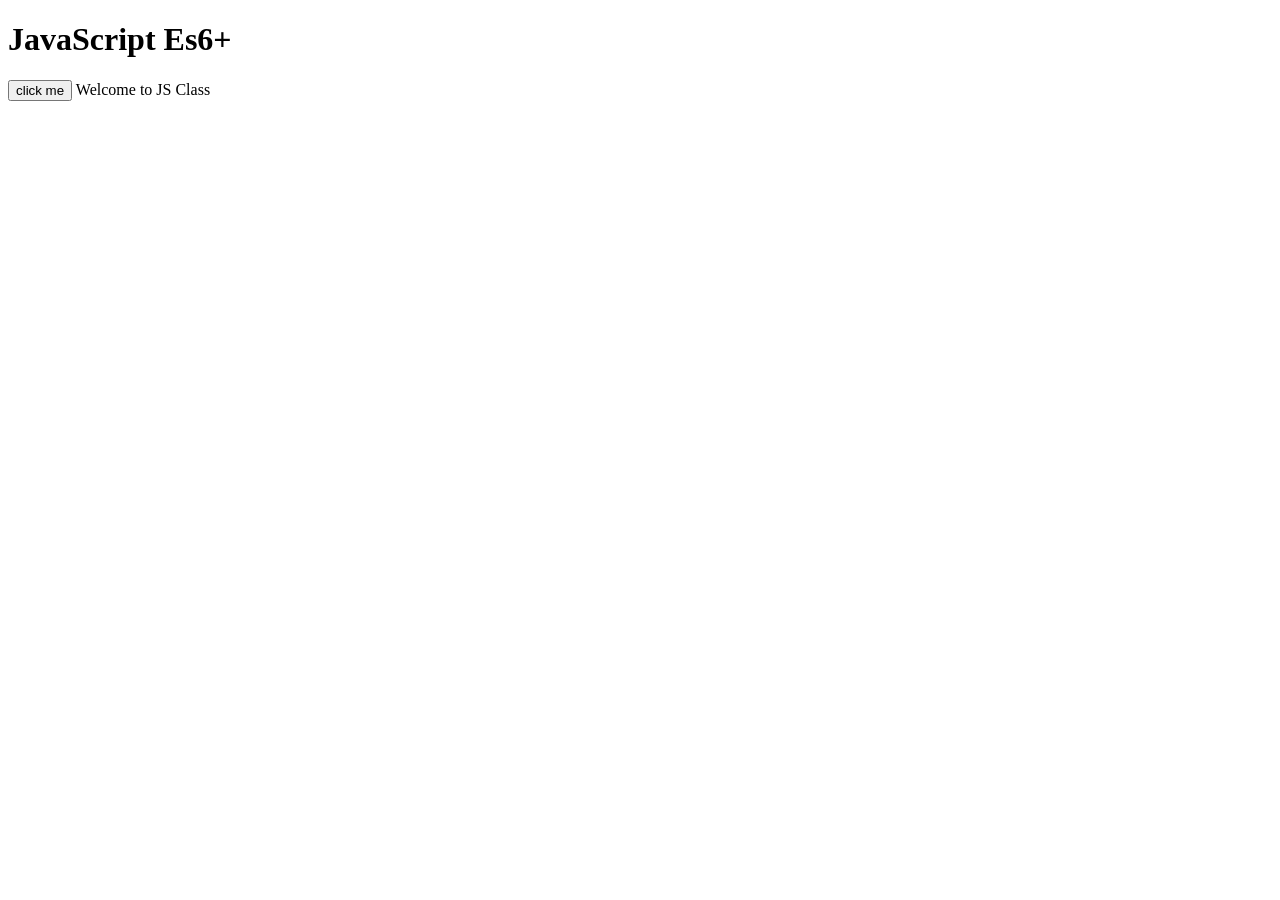
==== index.html @ ff58abdf "Describe" ====
<!DOCTYPE html>
<html lang="en">
<head>
    <meta charset="UTF-8">
    <meta name="viewport" content="width=device-width, initial-scale=1.0">
    <title>Document</title>
</head>
<body>
    <h1>JavaScript Es6+</h1>

    <!-- inline script -->
     <button onclick = "alert('HII')">click me</button>

     <!-- internal script -->
      <script>
        // javascript codE
        document.writeln('Welcome to JS Class');
      </script>

      <!-- External script-->
      <script src="./script.js"></script>
</body>
</html>
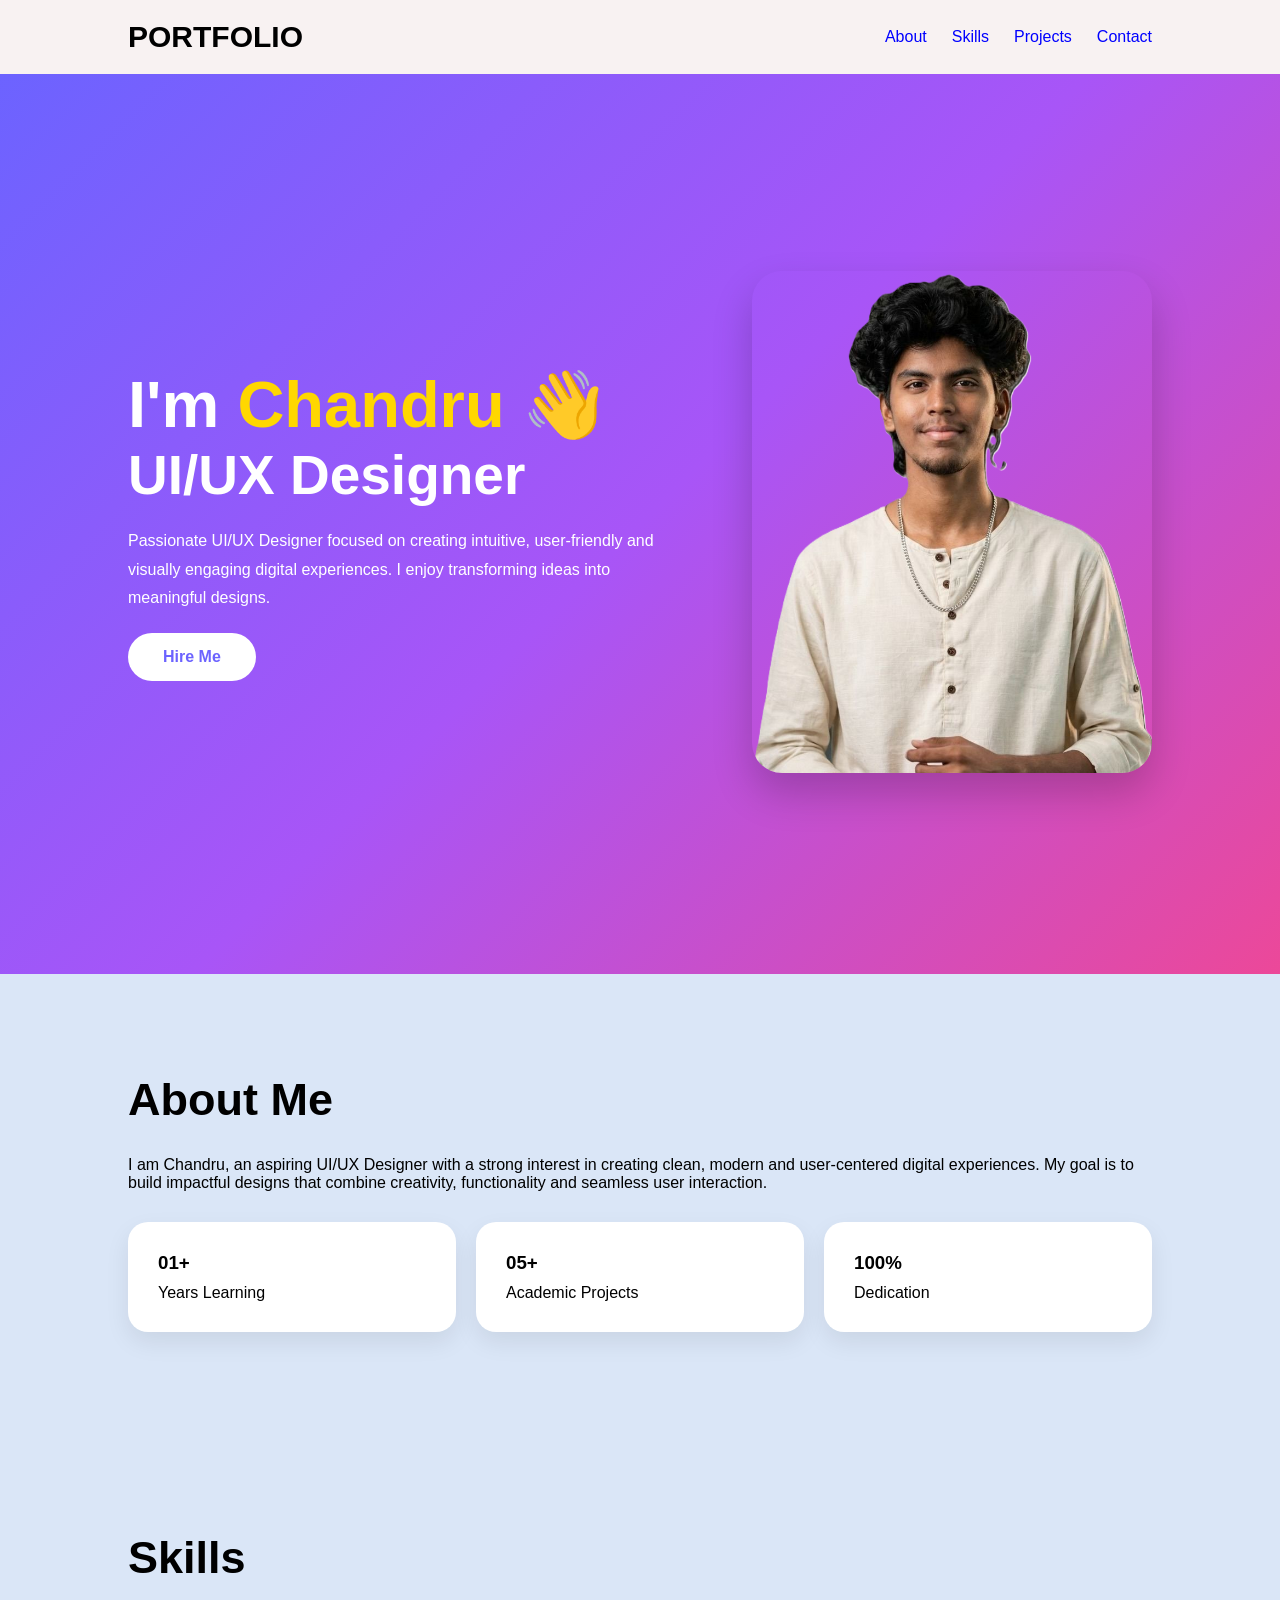
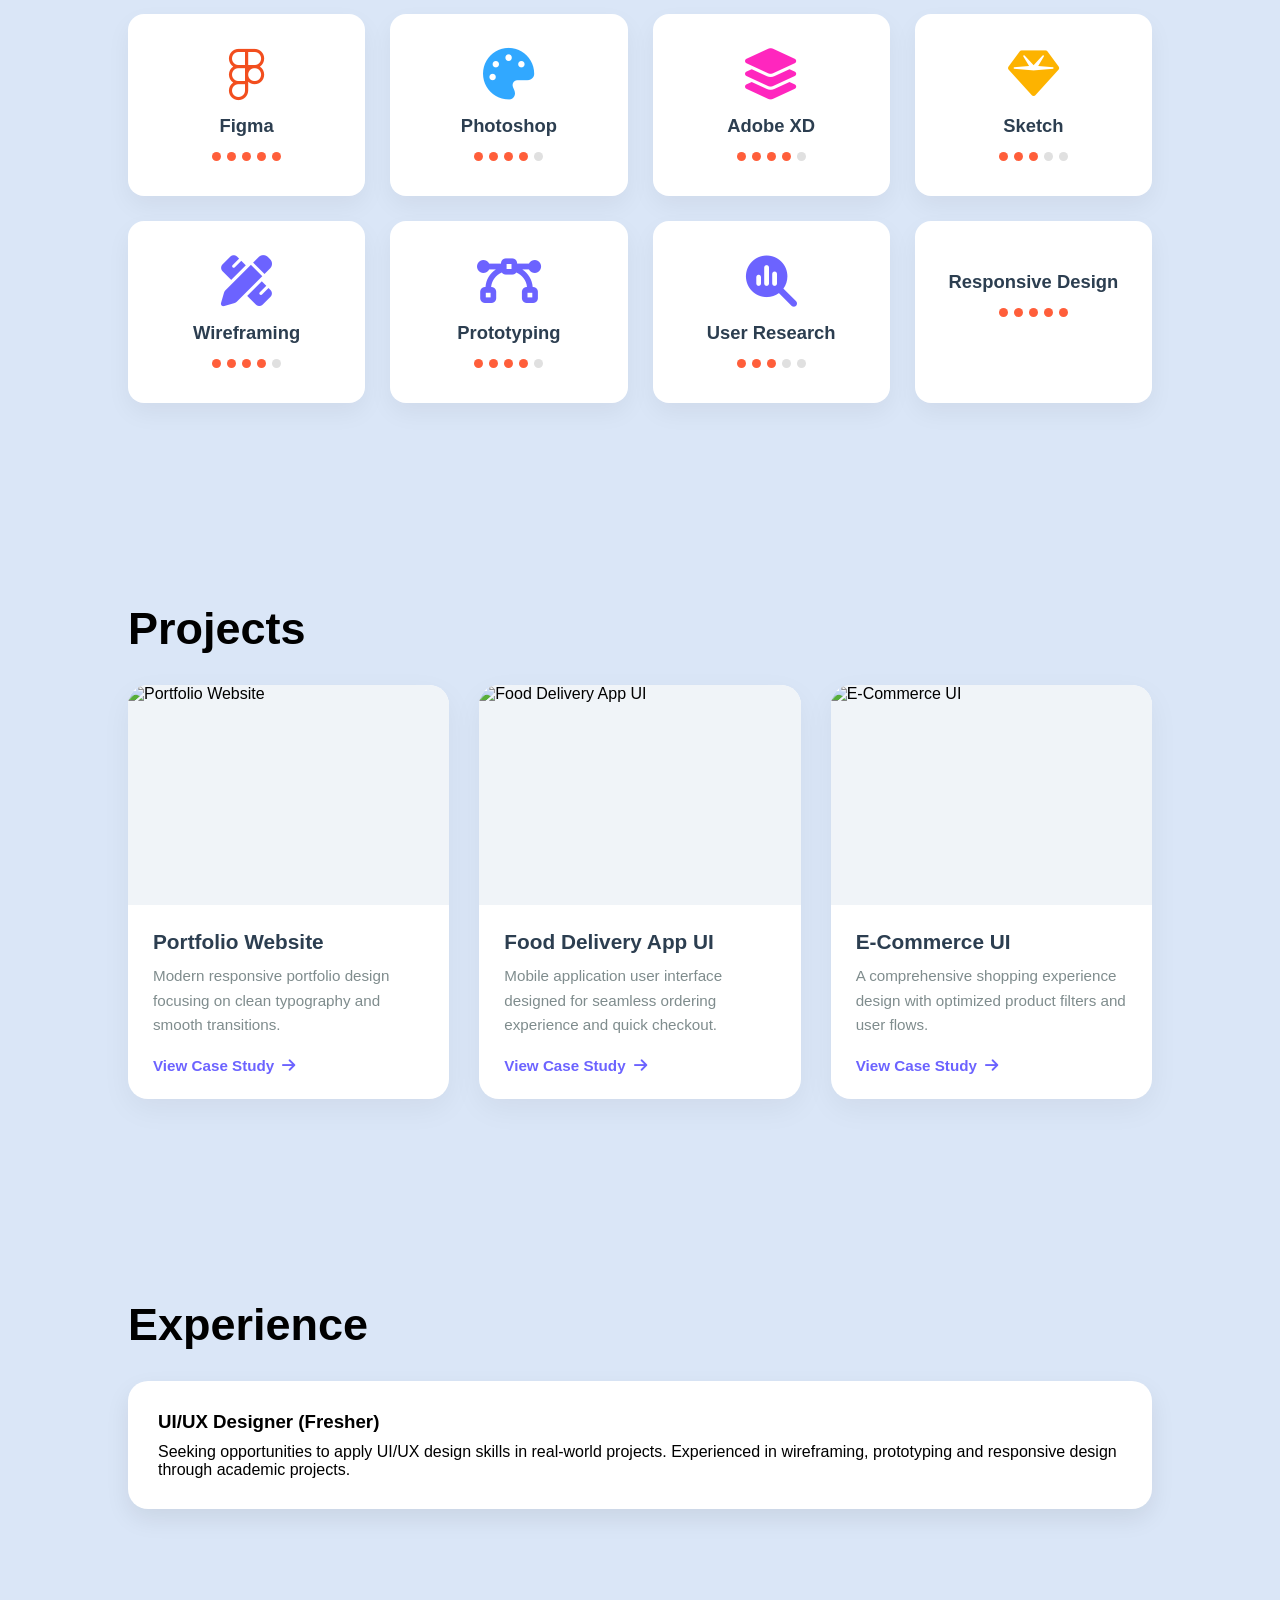
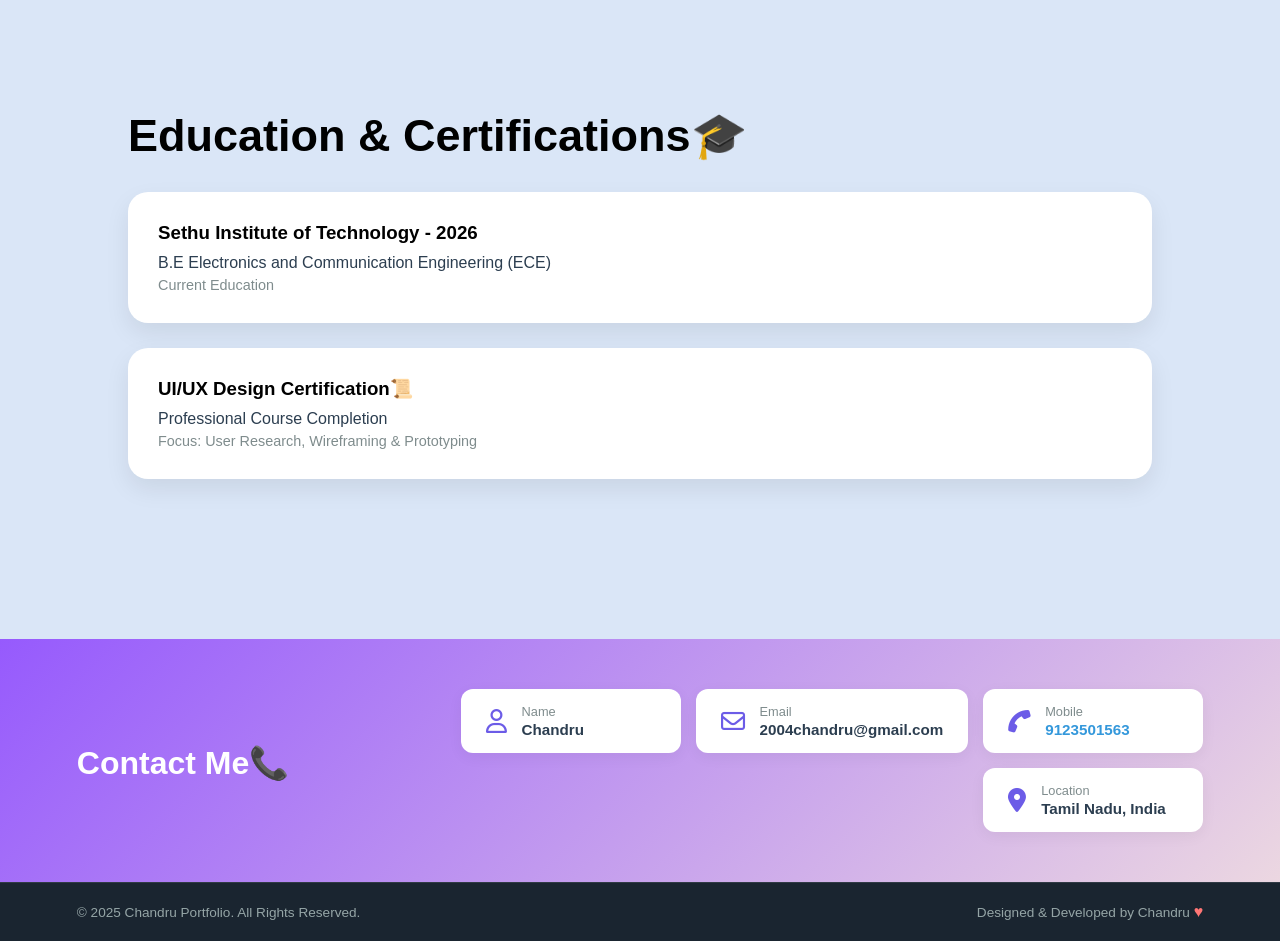
==== commit fbd98f28: "describe" ====
--- a/index.html
+++ b/index.html
@@ -1,23 +1,760 @@
 <!DOCTYPE html>
 <html lang="en">
 <head>
-    <meta charset="UTF-8">
-    <meta name="viewport" content="width=device-width, initial-scale=1.0">
-    <title>Document</title>
+<meta charset="UTF-8">
+<meta name="viewport" content="width=device-width, initial-scale=1.0">
+<title>Chandru Portfolio</title>
+<link rel="icon" type="image/svg+xml" href="data:image/svg+xml,<svg xmlns='http://www.w3.org/2000/svg' viewBox='0 0 100 100'><text y='.9em' font-size='90'>👋</text></svg>">
+
+<style>
+*{
+    margin:0;
+    padding:0;
+    box-sizing:border-box;
+    font-family:'Poppins',sans-serif;
+}
+
+body{
+    background:#dae6f7;
+}
+
+nav{
+    display:flex;
+    justify-content:space-between;
+    align-items:center;
+    padding:20px 10%;
+    background:rgb(248, 242, 242);
+    position:sticky;
+    top:0;
+    z-index: 100;
+}
+
+.logo{
+    font-size:30px;
+    font-weight:700;
+}
+
+ul{
+    display:flex;
+    list-style:none;
+    gap:25px;
+}
+
+a{
+    text-decoration:none;
+    color:blue;
+}
+
+.hero{
+    min-height:100vh;
+    display:flex;
+    justify-content:center;
+    align-items:center;
+    padding:50px 10%;
+    gap:60px;
+    background:linear-gradient(135deg, #6C63FF, #A855F7, #EC4899);
+}
+
+.hero-text{
+    color:white;
+}
+
+.hero-text h1{
+    font-size:65px;
+}
+
+.hero-text span{
+    color:#ffd700;
+}
+
+.hero-text h2{
+    font-size:55px;
+}
+
+.hero-text p{
+    margin:20px 0;
+    line-height:1.8;
+}
+
+.btn{
+    display:inline-block;
+    padding:15px 35px;
+    background:white;
+    color:#6C63FF;
+    border-radius:40px;
+    font-weight:600;
+}
+
+.hero-image img{
+    width:400px;
+    border-radius:30px;
+    box-shadow:0 20px 40px rgba(0,0,0,.2);
+}
+
+.section{
+    padding:100px 10%;
+}
+
+.section h2{
+    font-size:45px;
+    margin-bottom:30px;
+}
+
+.stats{
+    display:grid;
+    grid-template-columns:repeat(auto-fit,minmax(250px,1fr));
+    gap:20px;
+    margin-top:30px;
+}
+
+.card {
+    background:white;
+    padding:30px;
+    border-radius:20px;
+    box-shadow:0 10px 25px rgba(0,0,0,.08);
+}
+
+.card h3{
+    margin-bottom:10px;
+}
+
+/* Skills Container Styles */
+.skills-container {
+    display: grid;
+    grid-template-columns: repeat(auto-fit, minmax(200px, 1fr));
+    gap: 25px;
+    margin-top: 30px;
+}
+
+.skill-card {
+    background: white;
+    padding: 35px 20px;
+    border-radius: 16px;
+    box-shadow: 0 10px 25px rgba(0,0,0,.05);
+    text-align: center;
+    display: flex;
+    flex-direction: column;
+    align-items: center;
+    transition: transform 0.3s ease;
+}
+
+.skill-card:hover {
+    transform: translateY(-5px);
+}
+
+.skill-icon {
+    font-size: 3.2rem;
+    margin-bottom: 15px;
+}
+
+.figma-color { color: #F24E1E; }
+.photoshop-color { color: #31A8FF; }
+.xd-color { color: #FF26BE; }
+.sketch-color { color: #FDB300; }
+.generic-icon { color: #6C63FF; }
+
+.skill-card h3 {
+    font-size: 1.15rem;
+    color: #2c3e50;
+    margin-bottom: 15px;
+    font-weight: 600;
+}
+
+.rating-dots {
+    display: flex;
+    gap: 6px;
+    justify-content: center;
+}
+
+.dot {
+    width: 9px;
+    height: 9px;
+    border-radius: 50%;
+    background-color: #e0e0e0;
+}
+
+.dot.filled {
+    background-color: #ff5e3a; 
+}
+
+/* Projects System Layout */
+.projects-container {
+    display: grid;
+    grid-template-columns: repeat(auto-fit, minmax(300px, 1fr));
+    gap: 30px;
+    margin-top: 30px;
+}
+
+.project-card {
+    background: white;
+    border-radius: 20px;
+    overflow: hidden;
+    box-shadow: 0 10px 30px rgba(0, 0, 0, 0.05);
+    transition: transform 0.3s ease, box-shadow 0.3s ease;
+    display: flex;
+    flex-direction: column;
+}
+
+.project-card:hover {
+    transform: translateY(-8px);
+    box-shadow: 0 15px 40px rgba(0, 0, 0, 0.12);
+}
+
+.project-img-wrapper {
+    width: 100%;
+    height: 220px;
+    background-color: #f0f4f8;
+    overflow: hidden;
+}
+
+.project-img {
+    width: 100%;
+    height: 100%;
+    object-fit: cover;
+    transition: transform 0.5s ease;
+}
+
+.project-card:hover .project-img {
+    transform: scale(1.05);
+}
+
+.project-info {
+    padding: 25px;
+    display: flex;
+    flex-direction: column;
+    flex-grow: 1;
+}
+
+.project-info h3 {
+    font-size: 1.3rem;
+    color: #2c3e50;
+    margin-bottom: 10px;
+    font-weight: 600;
+}
+
+.project-info p {
+    font-size: 0.95rem;
+    color: #7f8c8d;
+    line-height: 1.6;
+    margin-bottom: 20px;
+    flex-grow: 1;
+}
+
+.project-link {
+    color: #6C63FF;
+    font-weight: 600;
+    font-size: 0.95rem;
+    text-decoration: none;
+    display: inline-flex;
+    align-items: center;
+    gap: 8px;
+    transition: gap 0.2s ease;
+}
+
+.project-link:hover {
+    color: #A855F7;
+    gap: 12px;
+}
+
+/* Clean Education Layout & Gap Rules */
+.education-container {
+    display: flex;
+    flex-direction: column;
+    gap: 25px; /* Cards-ku naduvula accurate space generate pannum */
+    margin-top: 30px;
+}
+
+.education-card {
+    transition: transform 0.3s ease;
+}
+
+.education-card:hover {
+    transform: translateX(5px);
+}
+
+.education-card .degree {
+    font-weight: 500;
+    color: #2c3e50;
+    margin-top: 5px;
+}
+
+.education-card .status {
+    font-size: 0.9rem;
+    color: #7f8c8d;
+    margin-top: 5px;
+}
+
+.contact-box{
+    background:white;
+    padding:30px;
+    border-radius:20px;
+    box-shadow:0 10px 25px rgba(0,0,0,.08);
+}
+
+/* Contact Footer Styles */
+.footer-section {
+  font-family: 'Poppins', sans-serif;
+  background: linear-gradient(135deg, #965afd 0%, #efdce0 100%);
+  padding: 0;
+  margin: 0;
+  margin-top: 60px;
+  width: 100%;
+}
+
+.contact-container {
+  display: flex;
+  align-items: center;
+  justify-content: space-between;
+  padding: 50px 6%;
+  gap: 30px;
+  flex-wrap: wrap;
+}
+
+.contact-heading {
+  color: #ffffff;
+}
+
+.section-number {
+  display: block;
+  font-size: 1.2rem;
+  font-weight: 500;
+  opacity: 0.8;
+  margin-bottom: 5px;
+}
+
+.contact-heading h2 {
+  font-size: 2rem;
+  font-weight: 600;
+  margin: 0;
+}
+
+.contact-cards {
+  display: flex;
+  gap: 15px;
+  flex-wrap: wrap;
+  flex: 1;
+  justify-content: flex-end;
+}
+
+.contact-cards .card {
+  background-color: #ffffff;
+  border-radius: 12px;
+  padding: 15px 25px;
+  display: flex;
+  flex-direction: row;
+  align-items: center;
+  gap: 15px;
+  min-width: 220px;
+  box-shadow: 0 4px 15px rgba(0, 0, 0, 0.05);
+}
+
+.card .icon {
+  font-size: 1.5rem;
+  color: #6c5ce7;
+}
+
+.card .icon-phone {
+  font-size: 1.4rem;
+  color: #6c5ce7;
+  transform: rotate(90deg);
+}
+
+.card-info {
+  display: flex;
+  flex-direction: column;
+}
+
+.card-info .label {
+  font-size: 0.8rem;
+  color: #7f8c8d;
+  font-weight: 500;
+}
+
+.card-info .value {
+  font-size: 0.95rem;
+  color: #2c3e50;
+  font-weight: 600;
+  margin-top: 2px;
+}
+
+.card-info .mobile-text {
+  color: #3498db;
+}
+
+.footer-bottom {
+  background-color: #1a2530;
+  color: #95a5a6;
+  display: flex;
+  justify-content: space-between;
+  align-items: center;
+  padding: 20px 6%;
+  font-size: 0.85rem;
+  border-top: 1px solid rgba(255, 255, 255, 0.1);
+}
+
+.footer-bottom p {
+  margin: 0;
+}
+
+.heart {
+  color: #ff7675;
+  font-size: 1rem;
+}
+
+/* Responsiveness Media Queries */
+@media (max-width: 992px) {
+  .contact-container {
+    flex-direction: column;
+    align-items: flex-start;
+  }
+  .contact-cards {
+    width: 100%;
+    justify-content: flex-start;
+  }
+}
+
+@media (max-width: 600px) {
+  .contact-cards {
+    flex-direction: column;
+  }
+  .contact-cards .card {
+    width: 100%;
+    box-sizing: border-box;
+  }
+  .footer-bottom {
+    flex-direction: column;
+    gap: 10px;
+    text-align: center;
+  }
+}
+
+@media(max-width:768px){
+    .hero {
+        flex-direction:column;
+        text-align:center;
+    }
+    .hero-text h1{ font-size:45px; }
+    .hero-text h2{ font-size:35px; }
+    .hero-image img{ width:280px; }
+}
+</style>
+
+<!-- Google Fonts -->
+<link href="https://fonts.googleapis.com/css2?family=Poppins:wght@300;400;500;600;700&display=swap" rel="stylesheet">
+
+<!-- Font Awesome CDN Link for Icons -->
+<link rel="stylesheet" href="https://cdnjs.cloudflare.com/ajax/libs/font-awesome/6.4.2/css/all.min.css">
 </head>
+
 <body>
-    <h1>JavaScript Es6+</h1>
-
-    <!-- inline script -->
-     <button onclick = "alert('HII')">click me</button>
-
-     <!-- internal script -->
-      <script>
-        // javascript codE
-        document.writeln('Welcome to JS Class');
-      </script>
-
-      <!-- External script-->
-      <script src="./script.js"></script>
+
+<nav>
+    <div class="logo">PORTFOLIO</div>
+
+    <ul>
+        <li><a href="#about">About</a></li>
+        <li><a href="#skills">Skills</a></li>
+        <li><a href="#projects">Projects</a></li>
+        <li><a href="#contact">Contact</a></li>
+    </ul>
+</nav>
+
+<section class="hero">
+
+    <div class="hero-text">
+        <h1>
+            I'm <span>Chandru 👋</span>
+        </h1>
+        <h2>UI/UX Designer</h2>
+        <p>
+            Passionate UI/UX Designer focused on creating intuitive,
+            user-friendly and visually engaging digital experiences.
+            I enjoy transforming ideas into meaningful designs.
+        </p>
+        <a href="#contact" class="btn">
+            Hire Me
+        </a>
+    </div>
+
+    <div class="hero-image">
+        <img src="[data-uri]